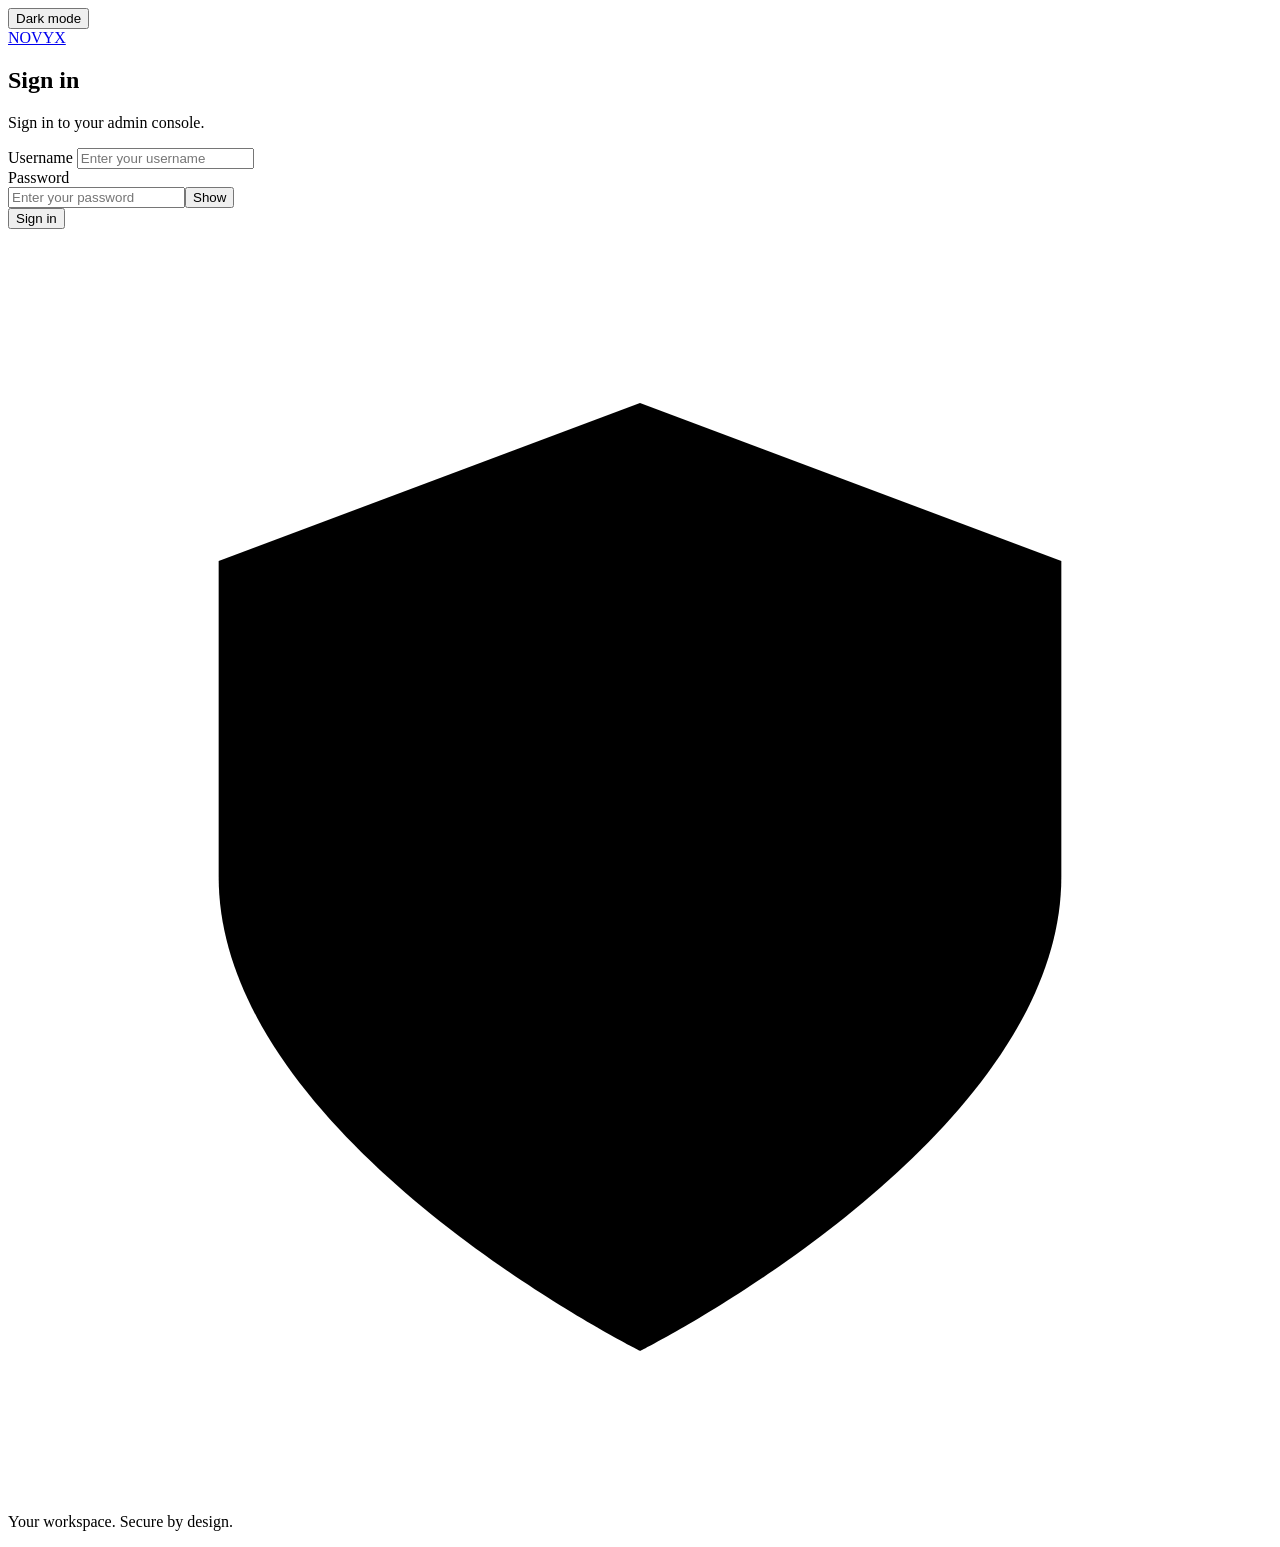
==== backend/web/index.html @ 8651551a "Initial commit with Resellers and Applications tabs in admin panel" ====
<!doctype html>
<html lang="en">
<head>
  <meta charset="utf-8">
  <meta name="viewport" content="width=device-width, initial-scale=1">
  <meta name="color-scheme" content="light dark">
  <script src="/assets/theme.js"></script>
  <title>NOVYX — Authorization console</title>
  <link rel="icon" href="/assets/novyx.svg" type="image/svg+xml">
  <link rel="stylesheet" href="/assets/app.css">
  <link rel="stylesheet" href="/assets/theme.css">
  <script src="/assets/app.js" defer></script>
  <link rel="stylesheet" href="/assets/refinement.css">
  <link rel="stylesheet" href="/assets/interface.css">
</head>
<body>
  <section id="login-screen" class="login-screen login-simple" aria-label="Sign in to NOVYX">
    <div class="login-panel">
      <div class="login-top"><button class="theme-toggle button small" type="button" aria-label="Switch color theme">Dark mode</button></div>
      <div class="login-form-wrap">
        <a class="brand login-brand" href="/" aria-label="NOVYX home"><img src="/assets/novyx.svg" alt=""><span>NOVYX</span></a>
        <h2>Sign in</h2>
        <p class="muted login-description">Sign in to your admin console.</p>
        <form id="login-form" method="post" action="/v1/admin/login">
          <label for="username">Username</label>
          <input id="username" name="username" autocomplete="username" placeholder="Enter your username" required minlength="3" maxlength="64">
          <div class="password-label"><label for="password">Password</label></div>
          <div class="password-wrap"><input id="password" name="password" type="password" autocomplete="current-password" placeholder="Enter your password" required minlength="12" maxlength="128"><button id="toggle-password" class="password-toggle" type="button" aria-label="Show password">Show</button></div>
          <p id="login-error" class="form-error" role="alert" hidden></p>
          <button class="button primary login-submit" type="submit">Sign in</button>
        </form>
        <p class="login-trust"><svg viewBox="0 0 24 24" aria-hidden="true"><path d="m12 3-8 3v6c0 5 8 9 8 9s8-4 8-9V6l-8-3Z"/><path d="m8 12 3 3 5-6"/></svg> Your workspace. Secure by design.</p>
      </div>
    </div>
  </section>

  <div id="console" class="console" hidden>
    <aside class="sidebar" id="sidebar">
      <a class="brand" href="/" aria-label="NOVYX home"><img src="/assets/novyx.svg" alt=""><span>NOVYX<span class="brand-dot">.</span></span></a>
      <div class="workspace"><span class="workspace-icon">S</span><div><strong>Authorization</strong><small>Application workspace</small></div><span class="workspace-arrow">⌄</span></div>
      <span class="nav-label">WORKSPACE</span>
      <nav aria-label="Main navigation">
        <button data-view="applications" class="nav-item"><span data-icon="variables"></span>Applications</button>
        <button data-view="overview" class="nav-item active"><span data-icon="overview"></span>Overview</button>
        <button data-view="users" class="nav-item"><span data-icon="users"></span>Users</button>
        <button data-view="resellers" class="nav-item"><span data-icon="users"></span>Resellers<span class="nav-new">NEW</span></button>
        <button data-view="licenses" class="nav-item"><span data-icon="key"></span>Licenses</button>
        <button data-view="variables" class="nav-item"><span data-icon="variables"></span>Variables</button>
        <button data-view="files" class="nav-item"><span data-icon="files"></span>Protected files</button>
        <span class="nav-label nav-label-second">MONITOR</span>
        <button data-view="audit" class="nav-item"><span data-icon="activity"></span>Activity log</button>
      </nav>
      <div class="sidebar-bottom"><div class="security-note"><span data-icon="shield"></span><strong>Server-enforced access</strong><p>Every protected request is verified independently.</p></div><div class="profile"><span class="avatar" id="avatar">A</span><div><strong id="profile-name">Administrator</strong><small>Administrator</small></div><button id="logout" class="icon-button" aria-label="Sign out" title="Sign out"><span data-icon="logout"></span></button></div></div>
    </aside>
    <div class="main-shell">
      <header class="topbar"><div class="breadcrumbs"><button id="menu-toggle" class="icon-button mobile-only" aria-label="Toggle navigation" aria-expanded="false"><span data-icon="menu"></span></button><span>Workspace</span><span class="breadcrumb-divider">/</span><strong id="breadcrumb">Overview</strong></div><div class="topbar-right"><button class="theme-toggle button small" type="button" aria-label="Switch color theme">Dark mode</button><span class="connection-pill"><span class="status-dot"></span>Authenticated session</span><button id="refresh" class="icon-button" aria-label="Refresh data" title="Refresh data"><span data-icon="refresh"></span></button></div></header>
      <main id="main-content" tabindex="-1">
        <div class="page-heading"><div><span class="eyebrow" id="page-eyebrow">YOUR CONTROL CENTER</span><h1 id="page-title">Overview</h1><p id="page-description">A clear view of your application’s access and activity.</p></div><button id="page-action" class="button primary"><span data-icon="plus"></span><span id="action-label">Create user</span></button></div>
        <div id="page-error" class="page-error" role="alert" hidden></div>
        <div id="page-content" aria-live="polite"></div>
        <footer class="main-footer"><span>NOVYX <span class="footer-dot">/</span> Authorization console</span><span>All times shown in your local timezone</span></footer>
      </main>
    </div>
  </div>
  <dialog id="modal" aria-labelledby="modal-title"><div id="modal-content"></div></dialog>
  <div id="toast" class="toast" role="status" hidden></div>
  <noscript><p class="noscript">JavaScript is required to use the administration console.</p></noscript>
</body>
</html>
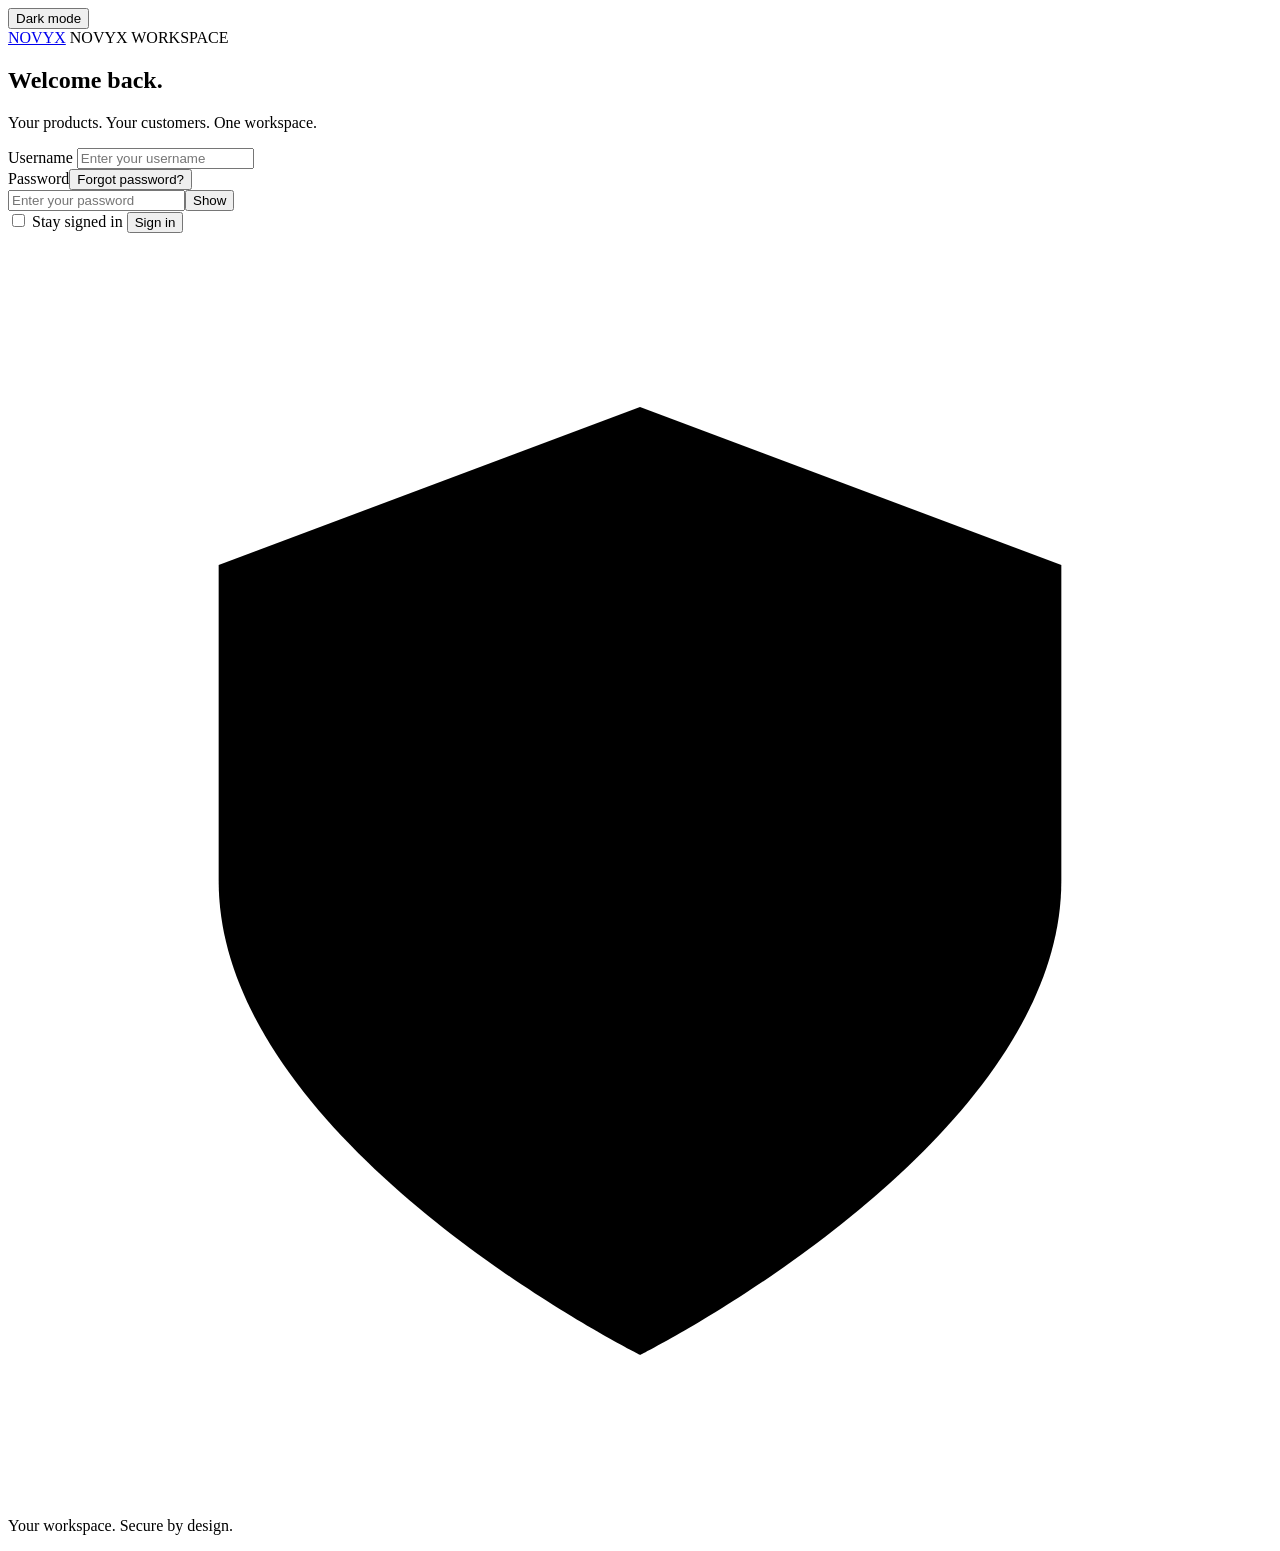
==== commit e6deefa2: "Add full user actions (Reset HWID, Ban/Unban, Manage), application dropdown switcher, and backend en" ====
--- a/backend/web/index.html
+++ b/backend/web/index.html
@@ -4,12 +4,15 @@
   <meta charset="utf-8">
   <meta name="viewport" content="width=device-width, initial-scale=1">
   <meta name="color-scheme" content="light dark">
+  <meta name="referrer" content="no-referrer">
   <script src="/assets/theme.js"></script>
   <title>NOVYX — Authorization console</title>
   <link rel="icon" href="/assets/novyx.svg" type="image/svg+xml">
   <link rel="stylesheet" href="/assets/app.css">
   <link rel="stylesheet" href="/assets/theme.css">
-  <script src="/assets/app.js" defer></script>
+  <link rel="stylesheet" href="/assets/dashboard.css">
+  <link rel="stylesheet" href="/assets/desk.css">
+  <script src="/assets/app.js" type="module"></script>
   <link rel="stylesheet" href="/assets/refinement.css">
   <link rel="stylesheet" href="/assets/interface.css">
 </head>
@@ -19,14 +22,15 @@
       <div class="login-top"><button class="theme-toggle button small" type="button" aria-label="Switch color theme">Dark mode</button></div>
       <div class="login-form-wrap">
         <a class="brand login-brand" href="/" aria-label="NOVYX home"><img src="/assets/novyx.svg" alt=""><span>NOVYX</span></a>
-        <h2>Sign in</h2>
-        <p class="muted login-description">Sign in to your admin console.</p>
+        <span class="eyebrow login-eyebrow">NOVYX WORKSPACE</span><h2>Welcome back.</h2>
+        <p class="muted login-description">Your products. Your customers. One workspace.</p>
         <form id="login-form" method="post" action="/v1/admin/login">
           <label for="username">Username</label>
           <input id="username" name="username" autocomplete="username" placeholder="Enter your username" required minlength="3" maxlength="64">
-          <div class="password-label"><label for="password">Password</label></div>
-          <div class="password-wrap"><input id="password" name="password" type="password" autocomplete="current-password" placeholder="Enter your password" required minlength="12" maxlength="128"><button id="toggle-password" class="password-toggle" type="button" aria-label="Show password">Show</button></div>
+          <div class="password-label"><label for="password">Password</label><button id="forgot-password" class="forgot-password-link" type="button">Forgot password?</button></div>
+          <div class="password-wrap"><input id="password" name="password" type="password" autocomplete="current-password" placeholder="Enter your password" required><button id="toggle-password" class="password-toggle" type="button" aria-label="Show password">Show</button></div>
           <p id="login-error" class="form-error" role="alert" hidden></p>
+          <label class="remember-choice" for="remember-session"><input id="remember-session" name="remember" type="checkbox"> <span>Stay signed in</span></label>
           <button class="button primary login-submit" type="submit">Sign in</button>
         </form>
         <p class="login-trust"><svg viewBox="0 0 24 24" aria-hidden="true"><path d="m12 3-8 3v6c0 5 8 9 8 9s8-4 8-9V6l-8-3Z"/><path d="m8 12 3 3 5-6"/></svg> Your workspace. Secure by design.</p>
@@ -37,24 +41,30 @@
   <div id="console" class="console" hidden>
     <aside class="sidebar" id="sidebar">
       <a class="brand" href="/" aria-label="NOVYX home"><img src="/assets/novyx.svg" alt=""><span>NOVYX<span class="brand-dot">.</span></span></a>
-      <div class="workspace"><span class="workspace-icon">S</span><div><strong>Authorization</strong><small>Application workspace</small></div><span class="workspace-arrow">⌄</span></div>
-      <span class="nav-label">WORKSPACE</span>
+      <div class="workspace application-picker"><label for="application-selector">Application</label><select id="application-selector" aria-label="Selected application" disabled><option>Default application</option></select></div>
+      <span class="nav-label" id="workspace-label">CONTROL CENTER</span>
       <nav aria-label="Main navigation">
         <button data-view="applications" class="nav-item"><span data-icon="variables"></span>Applications</button>
         <button data-view="overview" class="nav-item active"><span data-icon="overview"></span>Overview</button>
         <button data-view="users" class="nav-item"><span data-icon="users"></span>Users</button>
-        <button data-view="resellers" class="nav-item"><span data-icon="users"></span>Resellers<span class="nav-new">NEW</span></button>
+        <button data-view="resellers" class="nav-item"><span data-icon="users"></span>Reseller accounts<span class="nav-new">NEW</span></button>
+        <button data-view="reseller_licenses" class="nav-item" hidden><span data-icon="key"></span>License keys</button>
+        <button data-view="reseller_hwid" class="nav-item" hidden><span data-icon="shield"></span>HWID reset</button>
+        <button data-view="website_users" class="nav-item" hidden><span data-icon="shield"></span>Website accounts</button>
+        <button data-view="account" class="nav-item"><span data-icon="shield"></span>My account</button>
         <button data-view="licenses" class="nav-item"><span data-icon="key"></span>Licenses</button>
         <button data-view="variables" class="nav-item"><span data-icon="variables"></span>Variables</button>
         <button data-view="files" class="nav-item"><span data-icon="files"></span>Protected files</button>
+        <button data-view="bootstrapper" class="nav-item"><span data-icon="shield"></span>Bootstrapper</button>
         <span class="nav-label nav-label-second">MONITOR</span>
         <button data-view="audit" class="nav-item"><span data-icon="activity"></span>Activity log</button>
       </nav>
-      <div class="sidebar-bottom"><div class="security-note"><span data-icon="shield"></span><strong>Server-enforced access</strong><p>Every protected request is verified independently.</p></div><div class="profile"><span class="avatar" id="avatar">A</span><div><strong id="profile-name">Administrator</strong><small>Administrator</small></div><button id="logout" class="icon-button" aria-label="Sign out" title="Sign out"><span data-icon="logout"></span></button></div></div>
+      <div class="sidebar-bottom"><div class="security-note"><span data-icon="shield"></span><strong id="sidebar-note-title">Built for your next release.</strong><p id="sidebar-note-description">Manage access, deliver updates, and keep every product in sync.</p></div><div class="profile"><span class="avatar" id="avatar">A</span><div><strong id="profile-name">Administrator</strong><small>Administrator</small></div><button id="logout" class="icon-button" aria-label="Sign out" title="Sign out"><span data-icon="logout"></span><span>Sign out</span></button></div></div>
     </aside>
     <div class="main-shell">
-      <header class="topbar"><div class="breadcrumbs"><button id="menu-toggle" class="icon-button mobile-only" aria-label="Toggle navigation" aria-expanded="false"><span data-icon="menu"></span></button><span>Workspace</span><span class="breadcrumb-divider">/</span><strong id="breadcrumb">Overview</strong></div><div class="topbar-right"><button class="theme-toggle button small" type="button" aria-label="Switch color theme">Dark mode</button><span class="connection-pill"><span class="status-dot"></span>Authenticated session</span><button id="refresh" class="icon-button" aria-label="Refresh data" title="Refresh data"><span data-icon="refresh"></span></button></div></header>
+      <header class="topbar"><div class="breadcrumbs"><button id="menu-toggle" class="icon-button mobile-only" aria-label="Toggle navigation" aria-expanded="false"><span data-icon="menu"></span></button><span id="workspace-crumb">Control center</span><span class="breadcrumb-divider">/</span><strong id="breadcrumb">Overview</strong></div><div class="topbar-right"><button class="theme-toggle button small" type="button" aria-label="Switch color theme">Dark mode</button><span class="connection-pill"><span class="status-dot"></span>Authenticated session</span><button id="refresh" class="icon-button" aria-label="Refresh data" title="Refresh data"><span data-icon="refresh"></span></button></div></header>
       <main id="main-content" tabindex="-1">
+        <div id="workspace-context" class="workspace-context"></div>
         <div class="page-heading"><div><span class="eyebrow" id="page-eyebrow">YOUR CONTROL CENTER</span><h1 id="page-title">Overview</h1><p id="page-description">A clear view of your application’s access and activity.</p></div><button id="page-action" class="button primary"><span data-icon="plus"></span><span id="action-label">Create user</span></button></div>
         <div id="page-error" class="page-error" role="alert" hidden></div>
         <div id="page-content" aria-live="polite"></div>
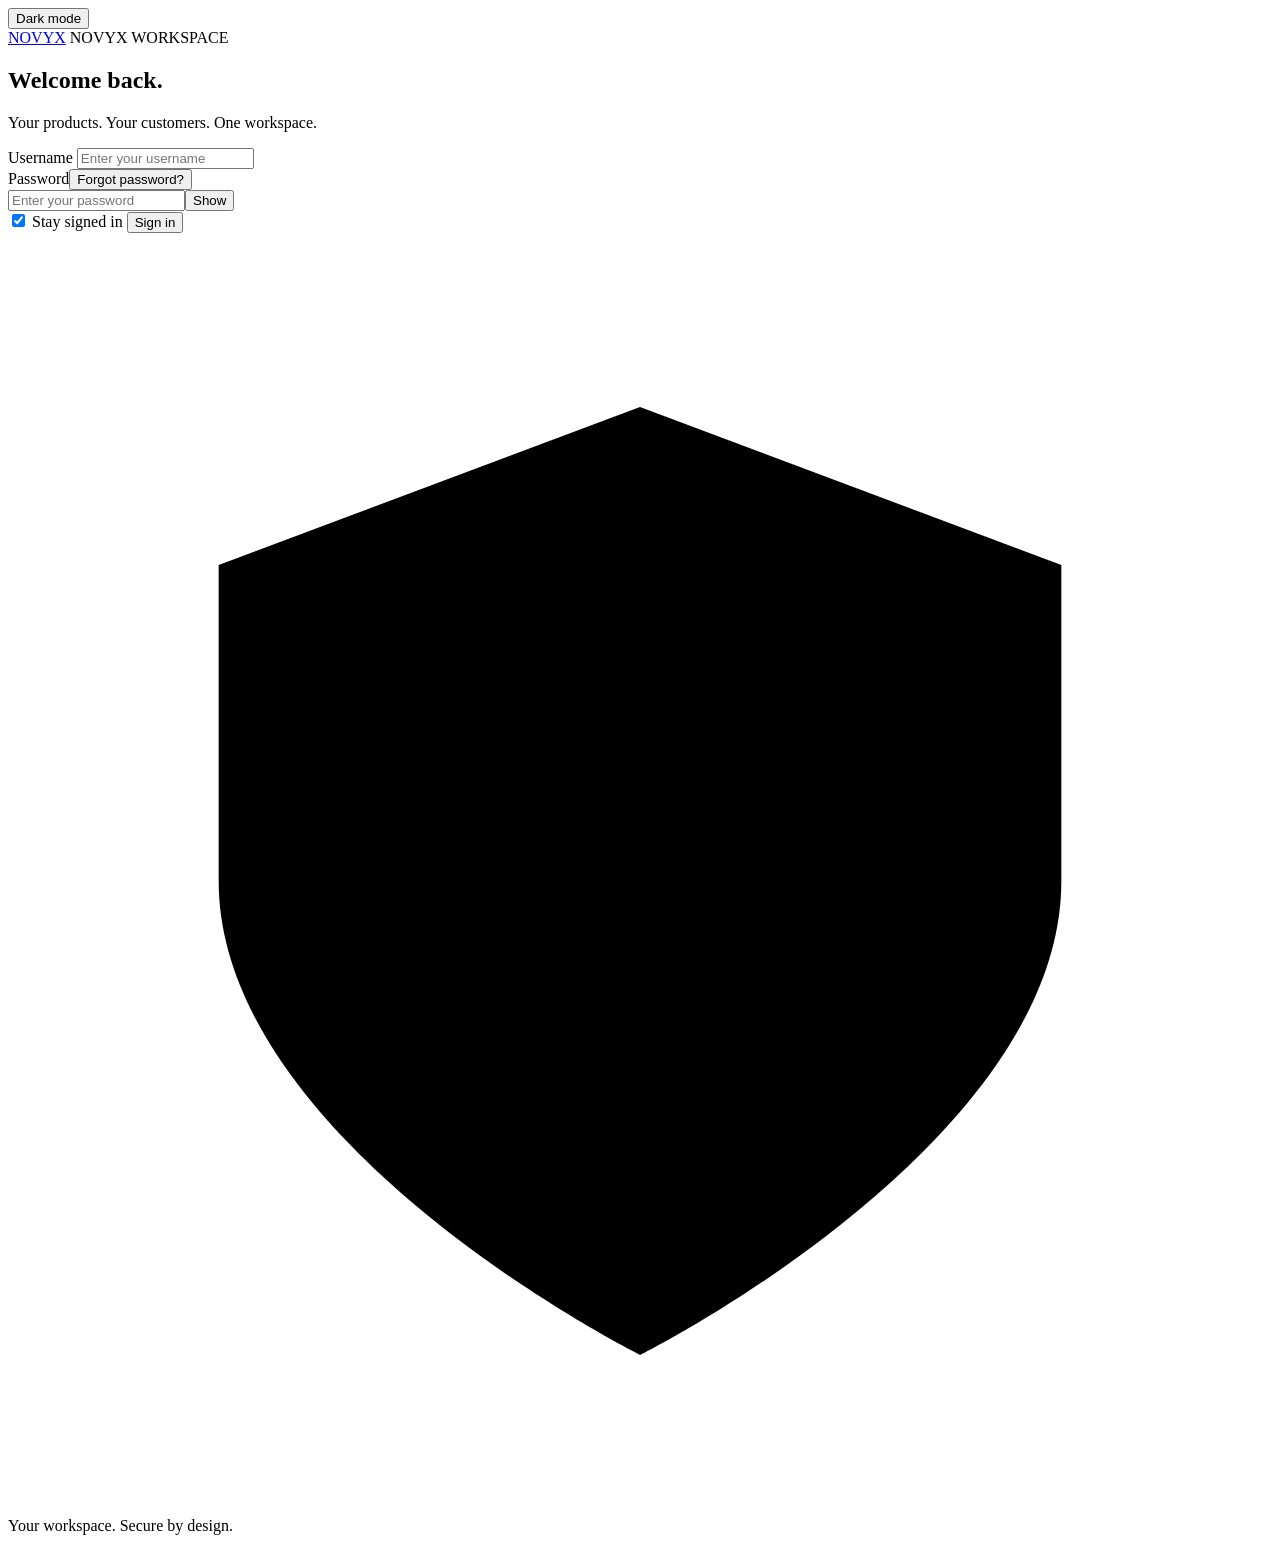
==== commit 00dd9ae9: "Redesign UI with cyber dark theme and fix remember-me login persistence" ====
--- a/backend/web/index.html
+++ b/backend/web/index.html
@@ -15,6 +15,7 @@
   <script src="/assets/app.js" type="module"></script>
   <link rel="stylesheet" href="/assets/refinement.css">
   <link rel="stylesheet" href="/assets/interface.css">
+  <link rel="stylesheet" href="/assets/cyber.css">
 </head>
 <body>
   <section id="login-screen" class="login-screen login-simple" aria-label="Sign in to NOVYX">
@@ -30,7 +31,7 @@
           <div class="password-label"><label for="password">Password</label><button id="forgot-password" class="forgot-password-link" type="button">Forgot password?</button></div>
           <div class="password-wrap"><input id="password" name="password" type="password" autocomplete="current-password" placeholder="Enter your password" required><button id="toggle-password" class="password-toggle" type="button" aria-label="Show password">Show</button></div>
           <p id="login-error" class="form-error" role="alert" hidden></p>
-          <label class="remember-choice" for="remember-session"><input id="remember-session" name="remember" type="checkbox"> <span>Stay signed in</span></label>
+          <label class="remember-choice" for="remember-session"><input id="remember-session" name="remember" type="checkbox" checked> <span>Stay signed in</span></label>
           <button class="button primary login-submit" type="submit">Sign in</button>
         </form>
         <p class="login-trust"><svg viewBox="0 0 24 24" aria-hidden="true"><path d="m12 3-8 3v6c0 5 8 9 8 9s8-4 8-9V6l-8-3Z"/><path d="m8 12 3 3 5-6"/></svg> Your workspace. Secure by design.</p>
